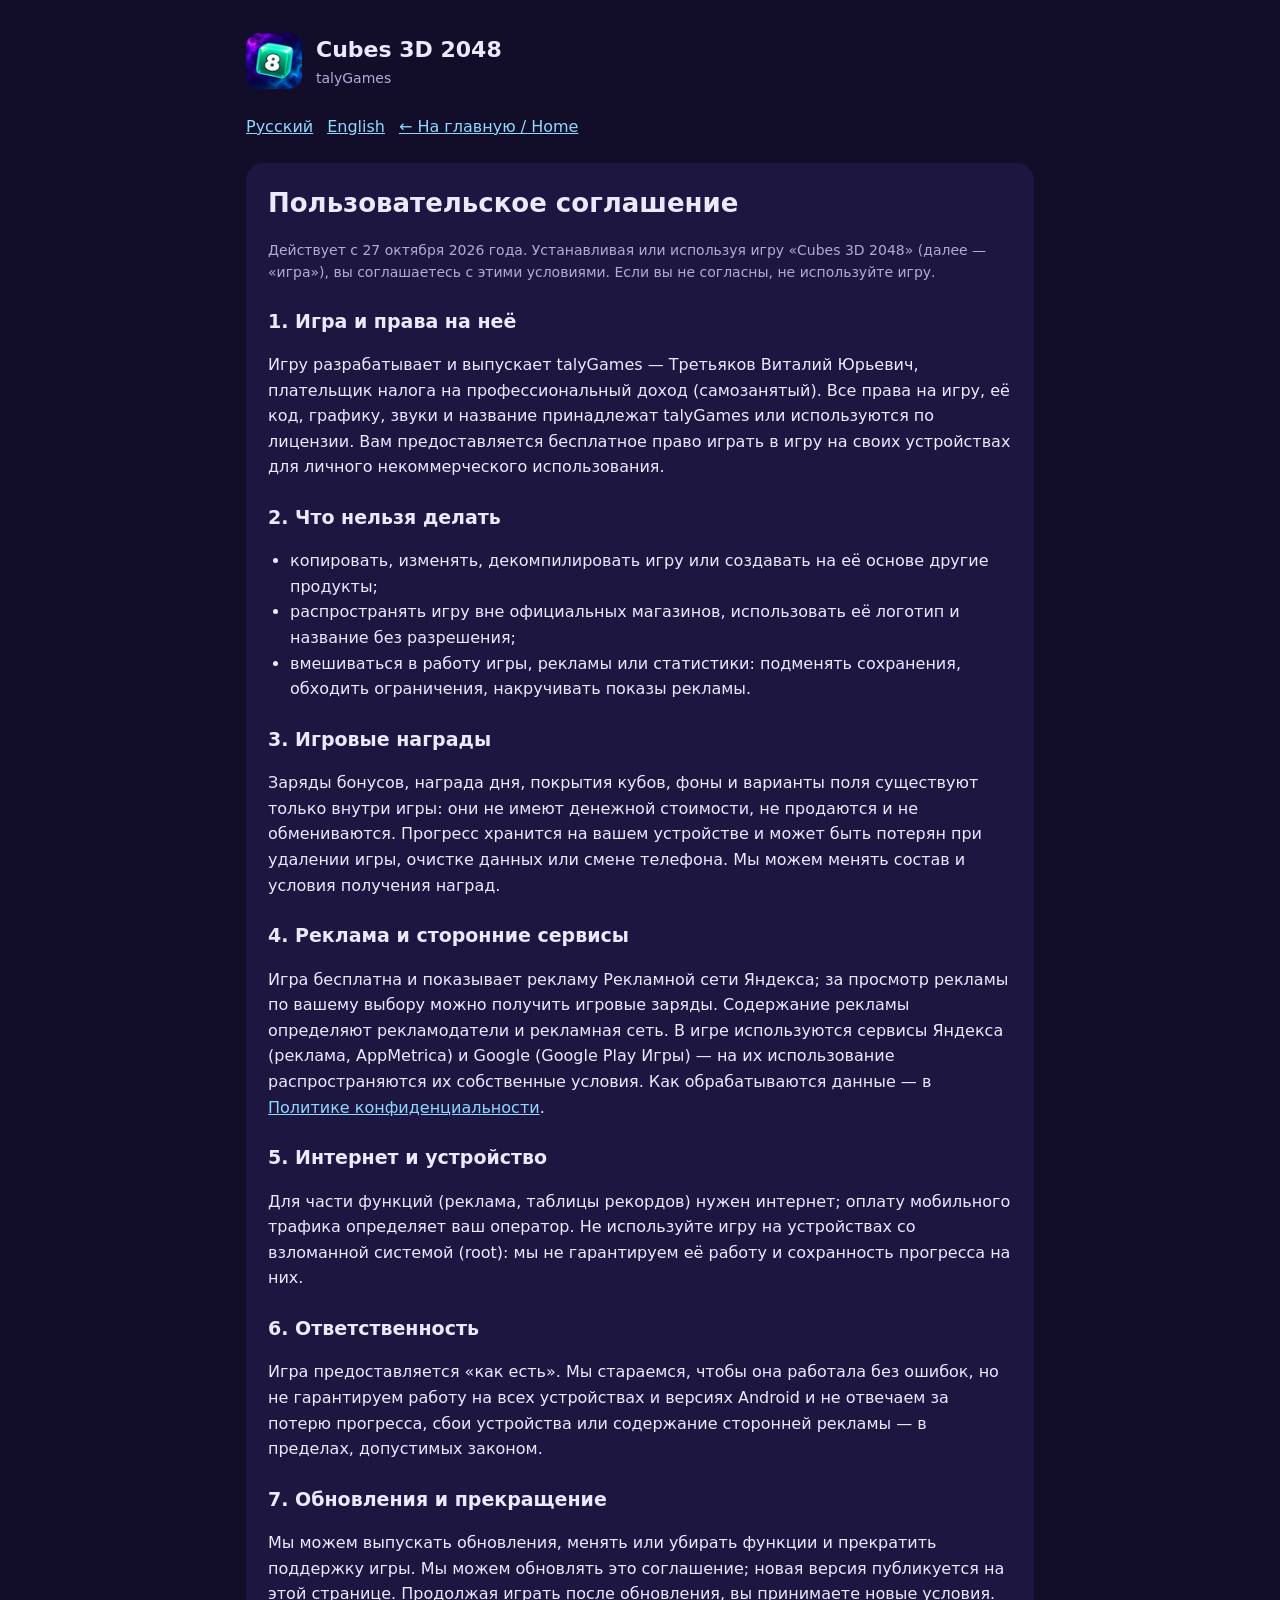
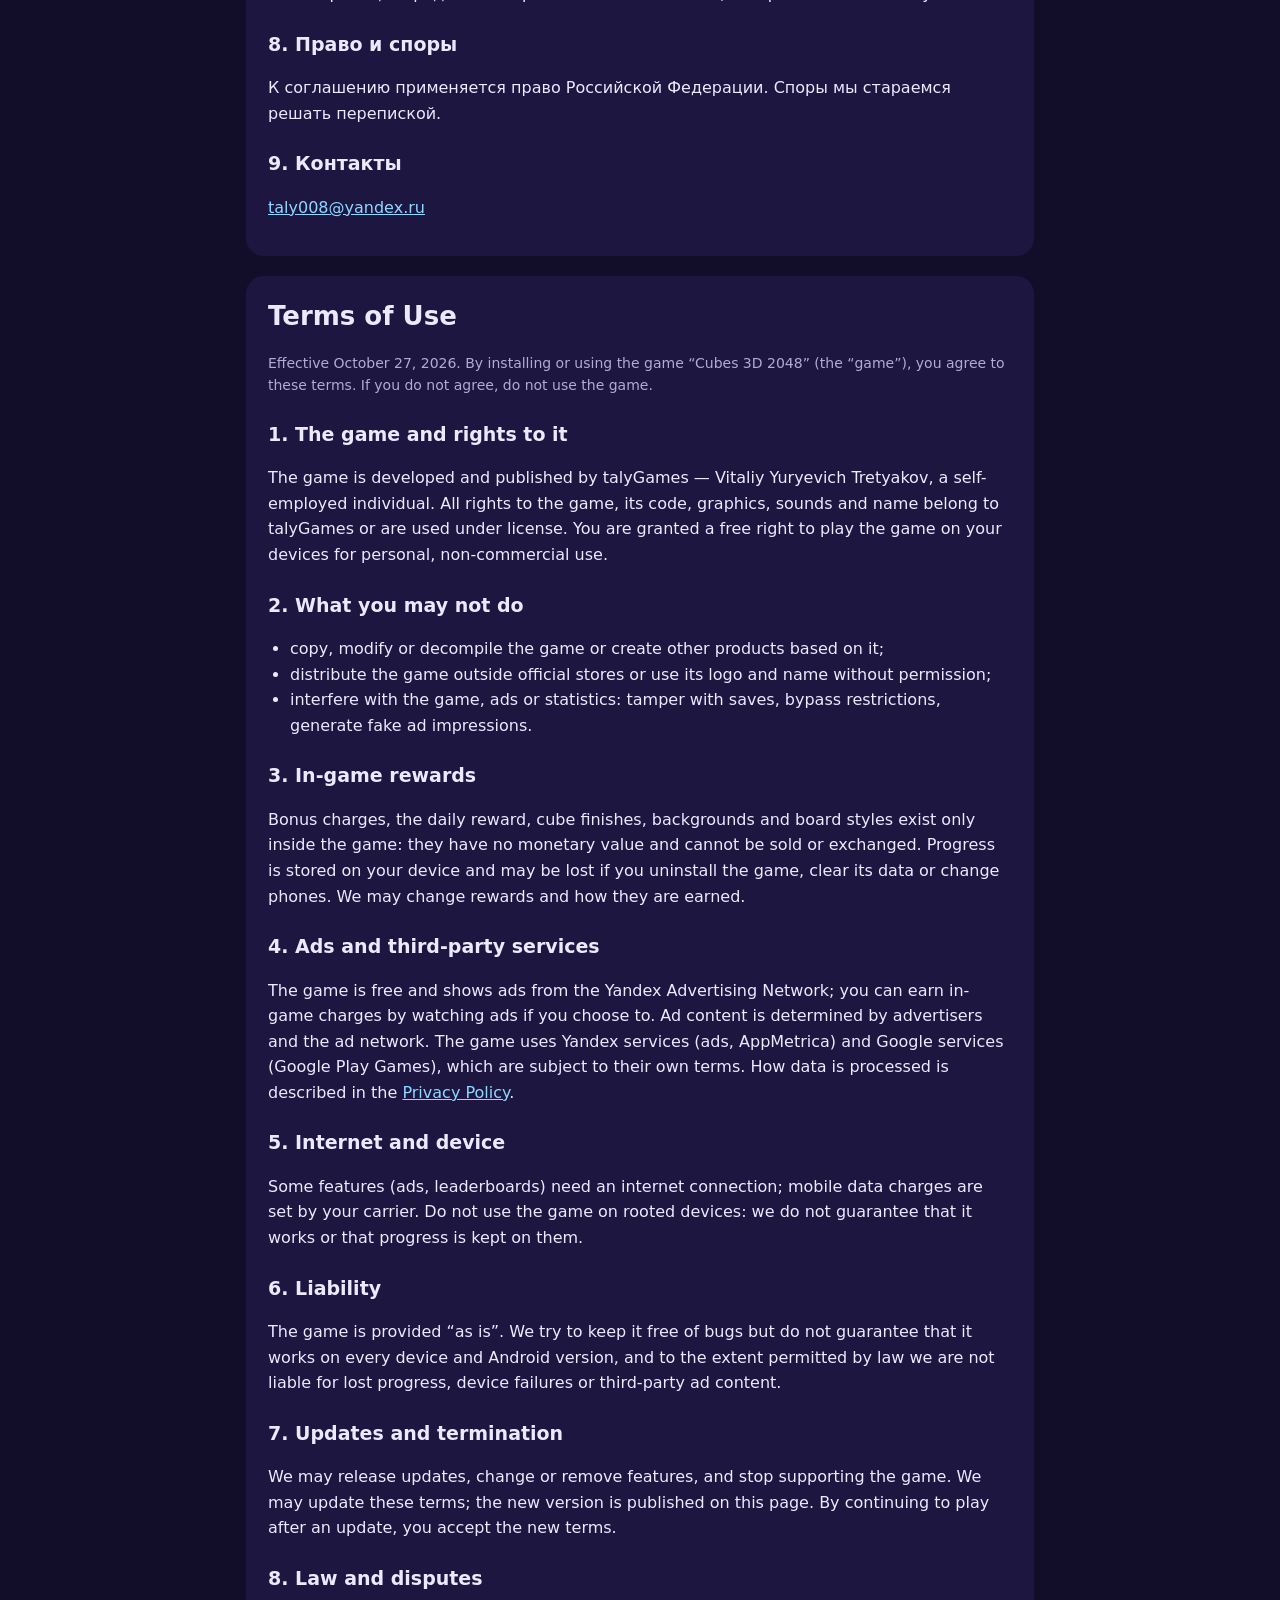
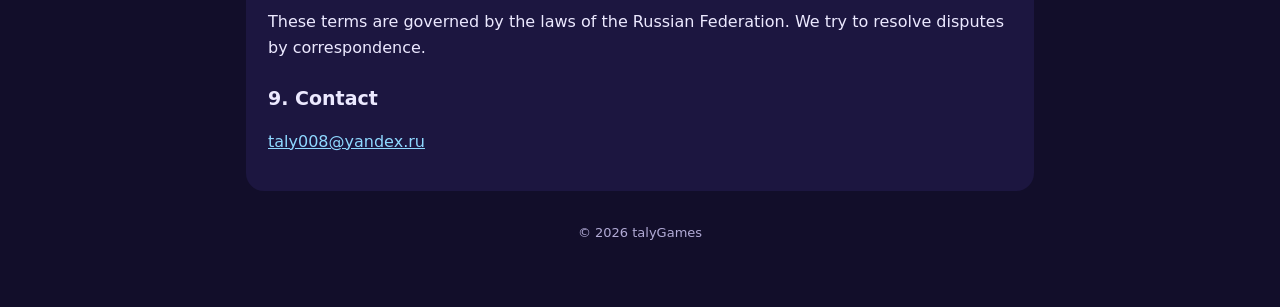
==== cubes-3d-2048/terms.html @ 6313ca22 "Cubes 3D 2048: game page, privacy policy, terms of use" ====
<!doctype html>
<html lang="ru">
<head>
<meta charset="utf-8">
<meta name="viewport" content="width=device-width, initial-scale=1">
<title>Cubes 3D 2048 — Пользовательское соглашение / Terms of Use</title>
<link rel="stylesheet" href="../style.css">
</head>
<body>
<main>
<header>
  <img src="icon.png" alt="">
  <div><div class="title">Cubes 3D 2048</div><div class="sub">talyGames</div></div>
</header>
<nav class="lang"><a href="#ru">Русский</a><a href="#en">English</a><a href="index.html">← На главную / Home</a></nav>

<section id="ru">
<h1>Пользовательское соглашение</h1>
<p class="muted">Действует с 27 октября 2026 года. Устанавливая или используя игру «Cubes 3D 2048» (далее — «игра»), вы соглашаетесь с этими условиями. Если вы не согласны, не используйте игру.</p>

<h2>1. Игра и права на неё</h2>
<p>Игру разрабатывает и выпускает talyGames — Третьяков Виталий Юрьевич, плательщик налога на профессиональный доход (самозанятый). Все права на игру, её код, графику, звуки и название принадлежат talyGames или используются по лицензии. Вам предоставляется бесплатное право играть в игру на своих устройствах для личного некоммерческого использования.</p>

<h2>2. Что нельзя делать</h2>
<ul>
  <li>копировать, изменять, декомпилировать игру или создавать на её основе другие продукты;</li>
  <li>распространять игру вне официальных магазинов, использовать её логотип и название без разрешения;</li>
  <li>вмешиваться в работу игры, рекламы или статистики: подменять сохранения, обходить ограничения, накручивать показы рекламы.</li>
</ul>

<h2>3. Игровые награды</h2>
<p>Заряды бонусов, награда дня, покрытия кубов, фоны и варианты поля существуют только внутри игры: они не имеют денежной стоимости, не продаются и не обмениваются. Прогресс хранится на вашем устройстве и может быть потерян при удалении игры, очистке данных или смене телефона. Мы можем менять состав и условия получения наград.</p>

<h2>4. Реклама и сторонние сервисы</h2>
<p>Игра бесплатна и показывает рекламу Рекламной сети Яндекса; за просмотр рекламы по вашему выбору можно получить игровые заряды. Содержание рекламы определяют рекламодатели и рекламная сеть. В игре используются сервисы Яндекса (реклама, AppMetrica) и Google (Google Play Игры) — на их использование распространяются их собственные условия. Как обрабатываются данные — в <a href="privacy.html">Политике конфиденциальности</a>.</p>

<h2>5. Интернет и устройство</h2>
<p>Для части функций (реклама, таблицы рекордов) нужен интернет; оплату мобильного трафика определяет ваш оператор. Не используйте игру на устройствах со взломанной системой (root): мы не гарантируем её работу и сохранность прогресса на них.</p>

<h2>6. Ответственность</h2>
<p>Игра предоставляется «как есть». Мы стараемся, чтобы она работала без ошибок, но не гарантируем работу на всех устройствах и версиях Android и не отвечаем за потерю прогресса, сбои устройства или содержание сторонней рекламы — в пределах, допустимых законом.</p>

<h2>7. Обновления и прекращение</h2>
<p>Мы можем выпускать обновления, менять или убирать функции и прекратить поддержку игры. Мы можем обновлять это соглашение; новая версия публикуется на этой странице. Продолжая играть после обновления, вы принимаете новые условия.</p>

<h2>8. Право и споры</h2>
<p>К соглашению применяется право Российской Федерации. Споры мы стараемся решать перепиской.</p>

<h2>9. Контакты</h2>
<p><a href="mailto:taly008@yandex.ru">taly008@yandex.ru</a></p>
</section>

<section id="en">
<h1>Terms of Use</h1>
<p class="muted">Effective October 27, 2026. By installing or using the game “Cubes 3D 2048” (the “game”), you agree to these terms. If you do not agree, do not use the game.</p>

<h2>1. The game and rights to it</h2>
<p>The game is developed and published by talyGames — Vitaliy Yuryevich Tretyakov, a self-employed individual. All rights to the game, its code, graphics, sounds and name belong to talyGames or are used under license. You are granted a free right to play the game on your devices for personal, non-commercial use.</p>

<h2>2. What you may not do</h2>
<ul>
  <li>copy, modify or decompile the game or create other products based on it;</li>
  <li>distribute the game outside official stores or use its logo and name without permission;</li>
  <li>interfere with the game, ads or statistics: tamper with saves, bypass restrictions, generate fake ad impressions.</li>
</ul>

<h2>3. In-game rewards</h2>
<p>Bonus charges, the daily reward, cube finishes, backgrounds and board styles exist only inside the game: they have no monetary value and cannot be sold or exchanged. Progress is stored on your device and may be lost if you uninstall the game, clear its data or change phones. We may change rewards and how they are earned.</p>

<h2>4. Ads and third-party services</h2>
<p>The game is free and shows ads from the Yandex Advertising Network; you can earn in-game charges by watching ads if you choose to. Ad content is determined by advertisers and the ad network. The game uses Yandex services (ads, AppMetrica) and Google services (Google Play Games), which are subject to their own terms. How data is processed is described in the <a href="privacy.html">Privacy Policy</a>.</p>

<h2>5. Internet and device</h2>
<p>Some features (ads, leaderboards) need an internet connection; mobile data charges are set by your carrier. Do not use the game on rooted devices: we do not guarantee that it works or that progress is kept on them.</p>

<h2>6. Liability</h2>
<p>The game is provided “as is”. We try to keep it free of bugs but do not guarantee that it works on every device and Android version, and to the extent permitted by law we are not liable for lost progress, device failures or third-party ad content.</p>

<h2>7. Updates and termination</h2>
<p>We may release updates, change or remove features, and stop supporting the game. We may update these terms; the new version is published on this page. By continuing to play after an update, you accept the new terms.</p>

<h2>8. Law and disputes</h2>
<p>These terms are governed by the laws of the Russian Federation. We try to resolve disputes by correspondence.</p>

<h2>9. Contact</h2>
<p><a href="mailto:taly008@yandex.ru">taly008@yandex.ru</a></p>
</section>

<footer>© 2026 talyGames</footer>
</main>
</body>
</html>
---- style.css ----
:root {
  --bg: #120e2a;
  --card: #1c1640;
  --text: #ece9ff;
  --muted: #b2abd6;
  --accent: #2ec795;
  --link: #8fd8ff;
}
* { box-sizing: border-box; }
body {
  margin: 0;
  background: var(--bg);
  color: var(--text);
  font: 16px/1.6 system-ui, -apple-system, "Segoe UI", Roboto, sans-serif;
}
main { max-width: 820px; margin: 0 auto; padding: 32px 16px 64px; }
header { display: flex; align-items: center; gap: 14px; margin-bottom: 24px; }
header img { width: 56px; height: 56px; border-radius: 14px; }
header .title { font-size: 22px; font-weight: 800; }
header .sub { color: var(--muted); font-size: 14px; }
nav.lang { margin: 0 0 24px; color: var(--muted); }
nav.lang a { margin-right: 14px; }
section { background: var(--card); border-radius: 18px; padding: 20px 22px; margin-bottom: 20px; }
h1 { font-size: 26px; margin: 0 0 6px; }
h2 { font-size: 19px; margin: 22px 0 6px; }
p, li { color: var(--text); }
.muted { color: var(--muted); font-size: 14px; }
a { color: var(--link); }
ul { padding-left: 22px; }
footer { color: var(--muted); font-size: 13px; text-align: center; margin-top: 32px; }
.links a { display: block; padding: 10px 0; font-size: 18px; }
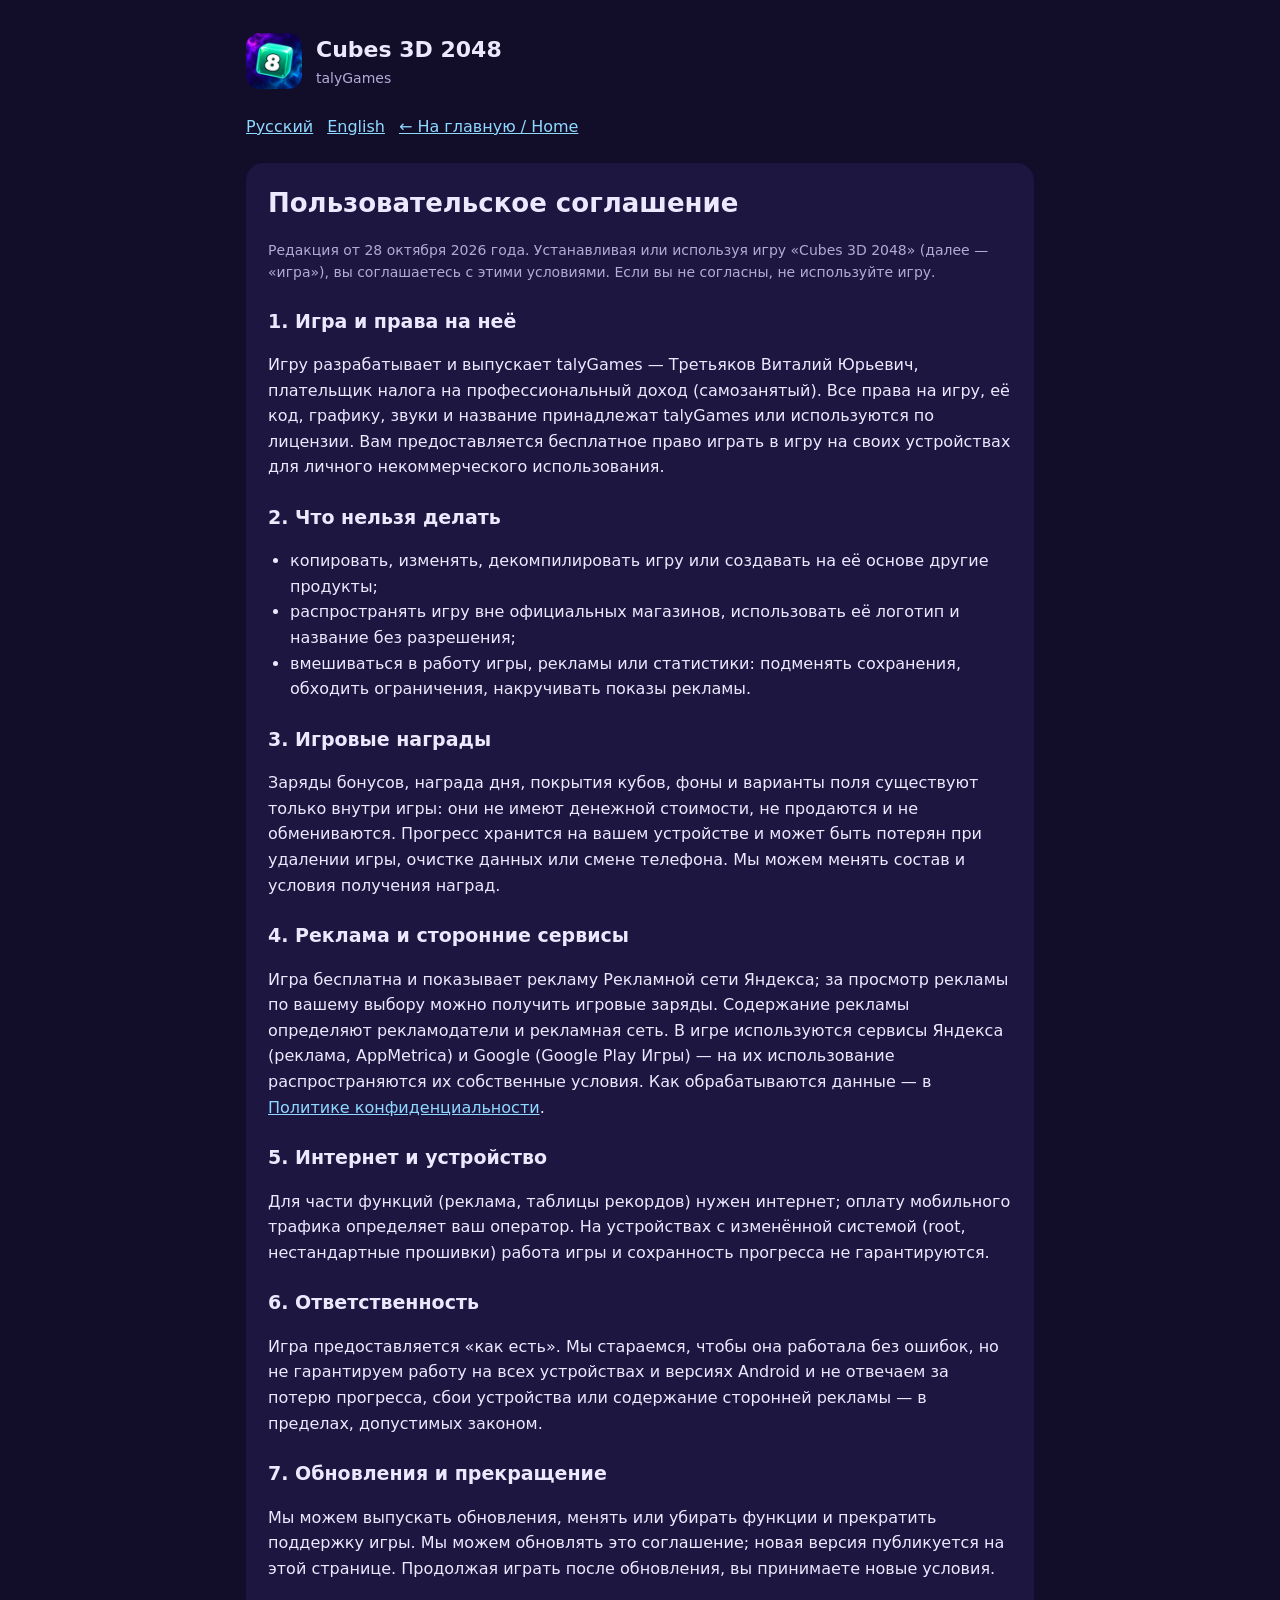
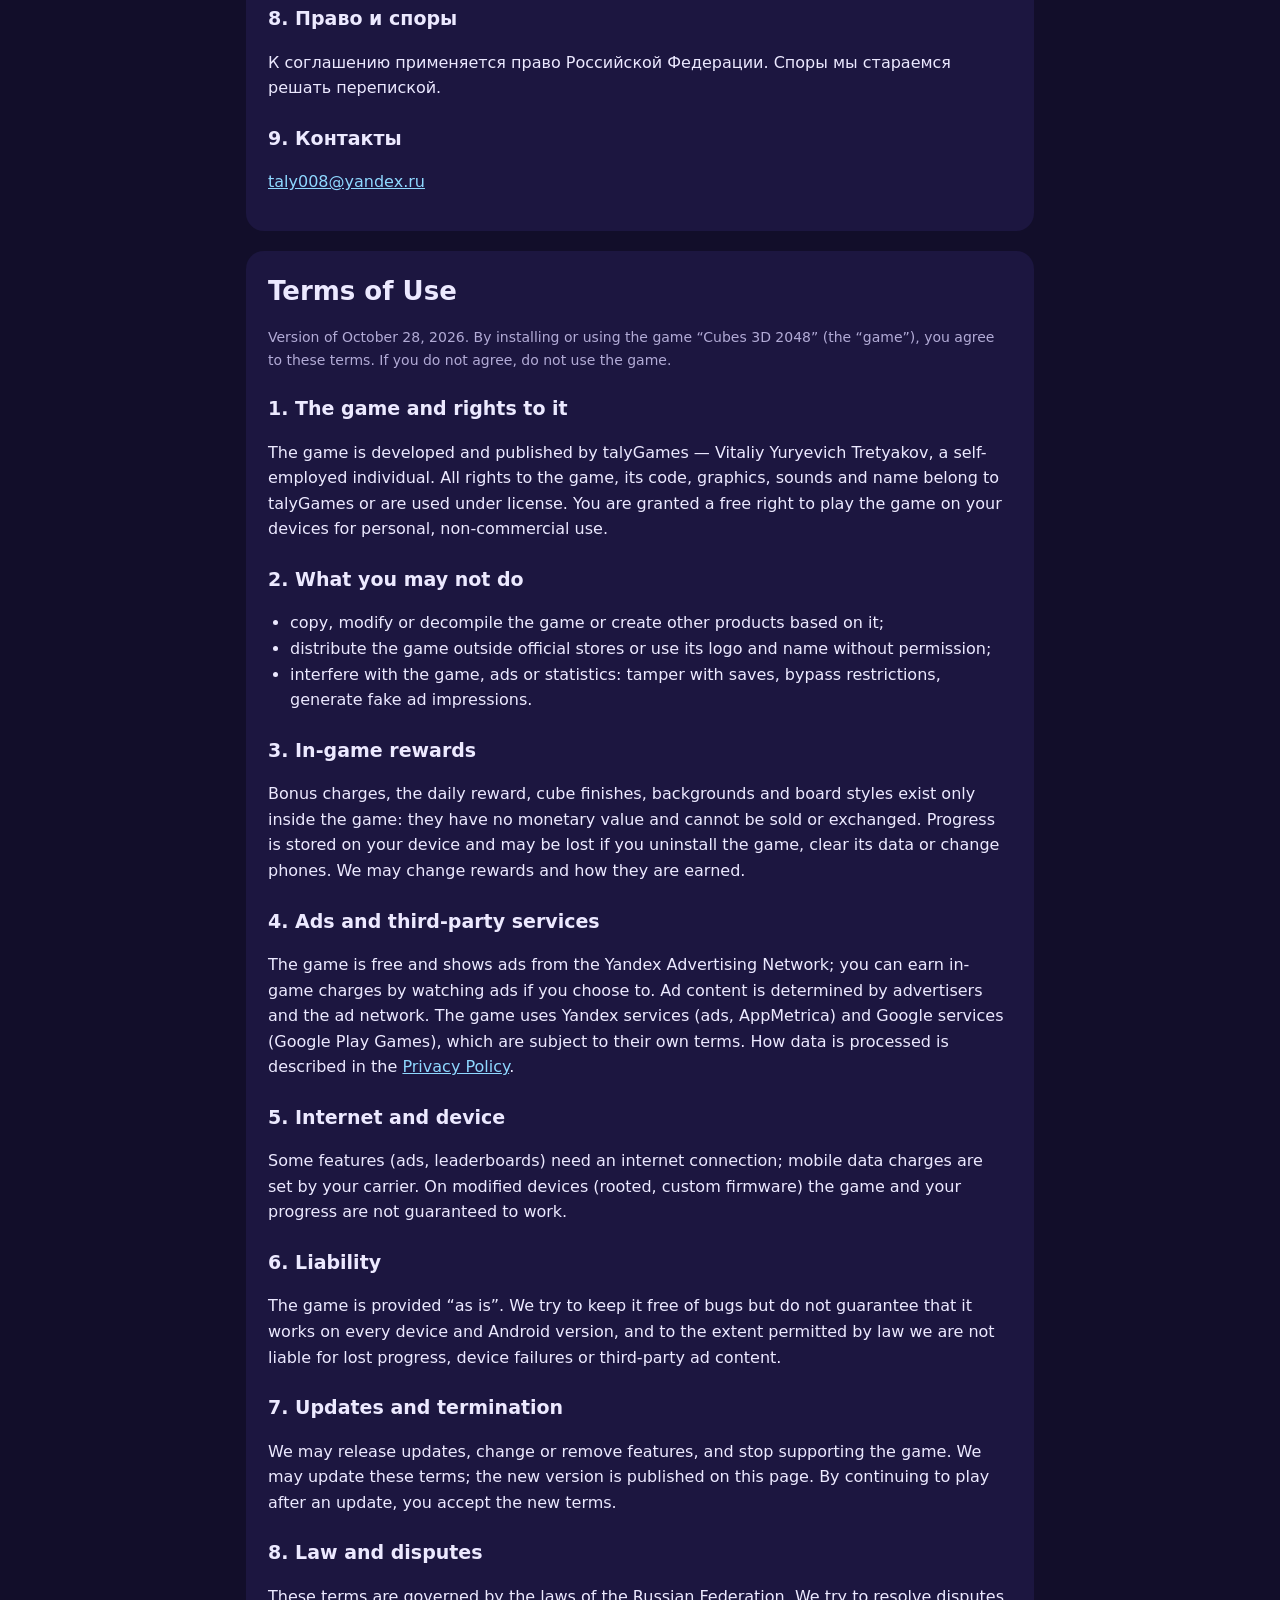
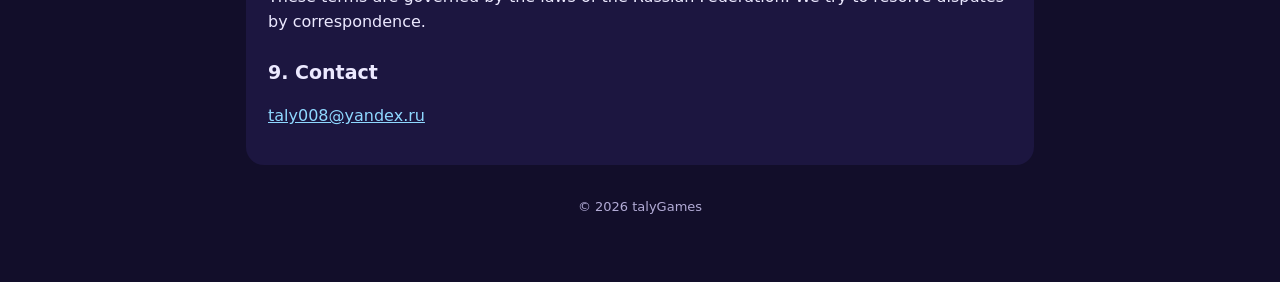
==== commit e98f919c: "Cubes 3D 2048: privacy policy and terms update (2026-10-28)" ====
--- a/cubes-3d-2048/terms.html
+++ b/cubes-3d-2048/terms.html
@@ -16,7 +16,7 @@
 
 <section id="ru">
 <h1>Пользовательское соглашение</h1>
-<p class="muted">Действует с 27 октября 2026 года. Устанавливая или используя игру «Cubes 3D 2048» (далее — «игра»), вы соглашаетесь с этими условиями. Если вы не согласны, не используйте игру.</p>
+<p class="muted">Редакция от 28 октября 2026 года. Устанавливая или используя игру «Cubes 3D 2048» (далее — «игра»), вы соглашаетесь с этими условиями. Если вы не согласны, не используйте игру.</p>
 
 <h2>1. Игра и права на неё</h2>
 <p>Игру разрабатывает и выпускает talyGames — Третьяков Виталий Юрьевич, плательщик налога на профессиональный доход (самозанятый). Все права на игру, её код, графику, звуки и название принадлежат talyGames или используются по лицензии. Вам предоставляется бесплатное право играть в игру на своих устройствах для личного некоммерческого использования.</p>
@@ -35,7 +35,7 @@
 <p>Игра бесплатна и показывает рекламу Рекламной сети Яндекса; за просмотр рекламы по вашему выбору можно получить игровые заряды. Содержание рекламы определяют рекламодатели и рекламная сеть. В игре используются сервисы Яндекса (реклама, AppMetrica) и Google (Google Play Игры) — на их использование распространяются их собственные условия. Как обрабатываются данные — в <a href="privacy.html">Политике конфиденциальности</a>.</p>
 
 <h2>5. Интернет и устройство</h2>
-<p>Для части функций (реклама, таблицы рекордов) нужен интернет; оплату мобильного трафика определяет ваш оператор. Не используйте игру на устройствах со взломанной системой (root): мы не гарантируем её работу и сохранность прогресса на них.</p>
+<p>Для части функций (реклама, таблицы рекордов) нужен интернет; оплату мобильного трафика определяет ваш оператор. На устройствах с изменённой системой (root, нестандартные прошивки) работа игры и сохранность прогресса не гарантируются.</p>
 
 <h2>6. Ответственность</h2>
 <p>Игра предоставляется «как есть». Мы стараемся, чтобы она работала без ошибок, но не гарантируем работу на всех устройствах и версиях Android и не отвечаем за потерю прогресса, сбои устройства или содержание сторонней рекламы — в пределах, допустимых законом.</p>
@@ -52,7 +52,7 @@
 
 <section id="en">
 <h1>Terms of Use</h1>
-<p class="muted">Effective October 27, 2026. By installing or using the game “Cubes 3D 2048” (the “game”), you agree to these terms. If you do not agree, do not use the game.</p>
+<p class="muted">Version of October 28, 2026. By installing or using the game “Cubes 3D 2048” (the “game”), you agree to these terms. If you do not agree, do not use the game.</p>
 
 <h2>1. The game and rights to it</h2>
 <p>The game is developed and published by talyGames — Vitaliy Yuryevich Tretyakov, a self-employed individual. All rights to the game, its code, graphics, sounds and name belong to talyGames or are used under license. You are granted a free right to play the game on your devices for personal, non-commercial use.</p>
@@ -71,7 +71,7 @@
 <p>The game is free and shows ads from the Yandex Advertising Network; you can earn in-game charges by watching ads if you choose to. Ad content is determined by advertisers and the ad network. The game uses Yandex services (ads, AppMetrica) and Google services (Google Play Games), which are subject to their own terms. How data is processed is described in the <a href="privacy.html">Privacy Policy</a>.</p>
 
 <h2>5. Internet and device</h2>
-<p>Some features (ads, leaderboards) need an internet connection; mobile data charges are set by your carrier. Do not use the game on rooted devices: we do not guarantee that it works or that progress is kept on them.</p>
+<p>Some features (ads, leaderboards) need an internet connection; mobile data charges are set by your carrier. On modified devices (rooted, custom firmware) the game and your progress are not guaranteed to work.</p>
 
 <h2>6. Liability</h2>
 <p>The game is provided “as is”. We try to keep it free of bugs but do not guarantee that it works on every device and Android version, and to the extent permitted by law we are not liable for lost progress, device failures or third-party ad content.</p>
